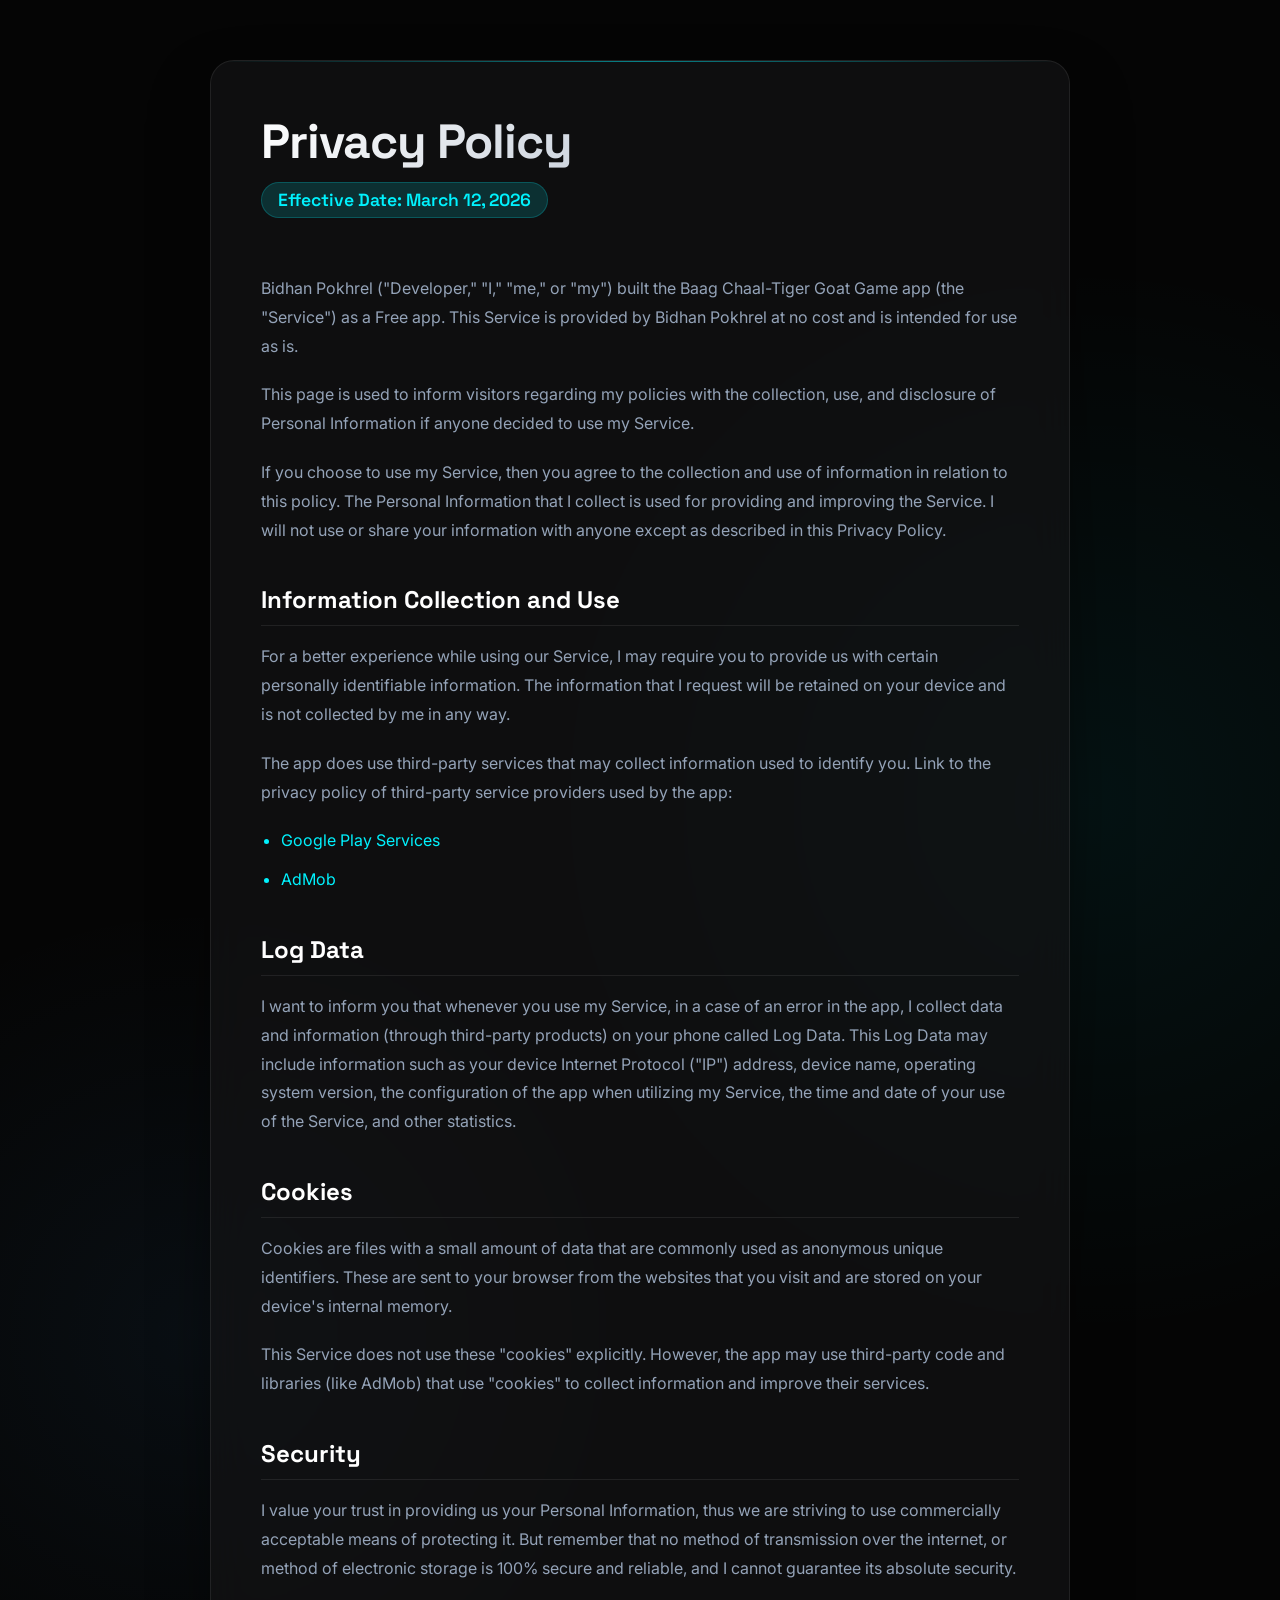
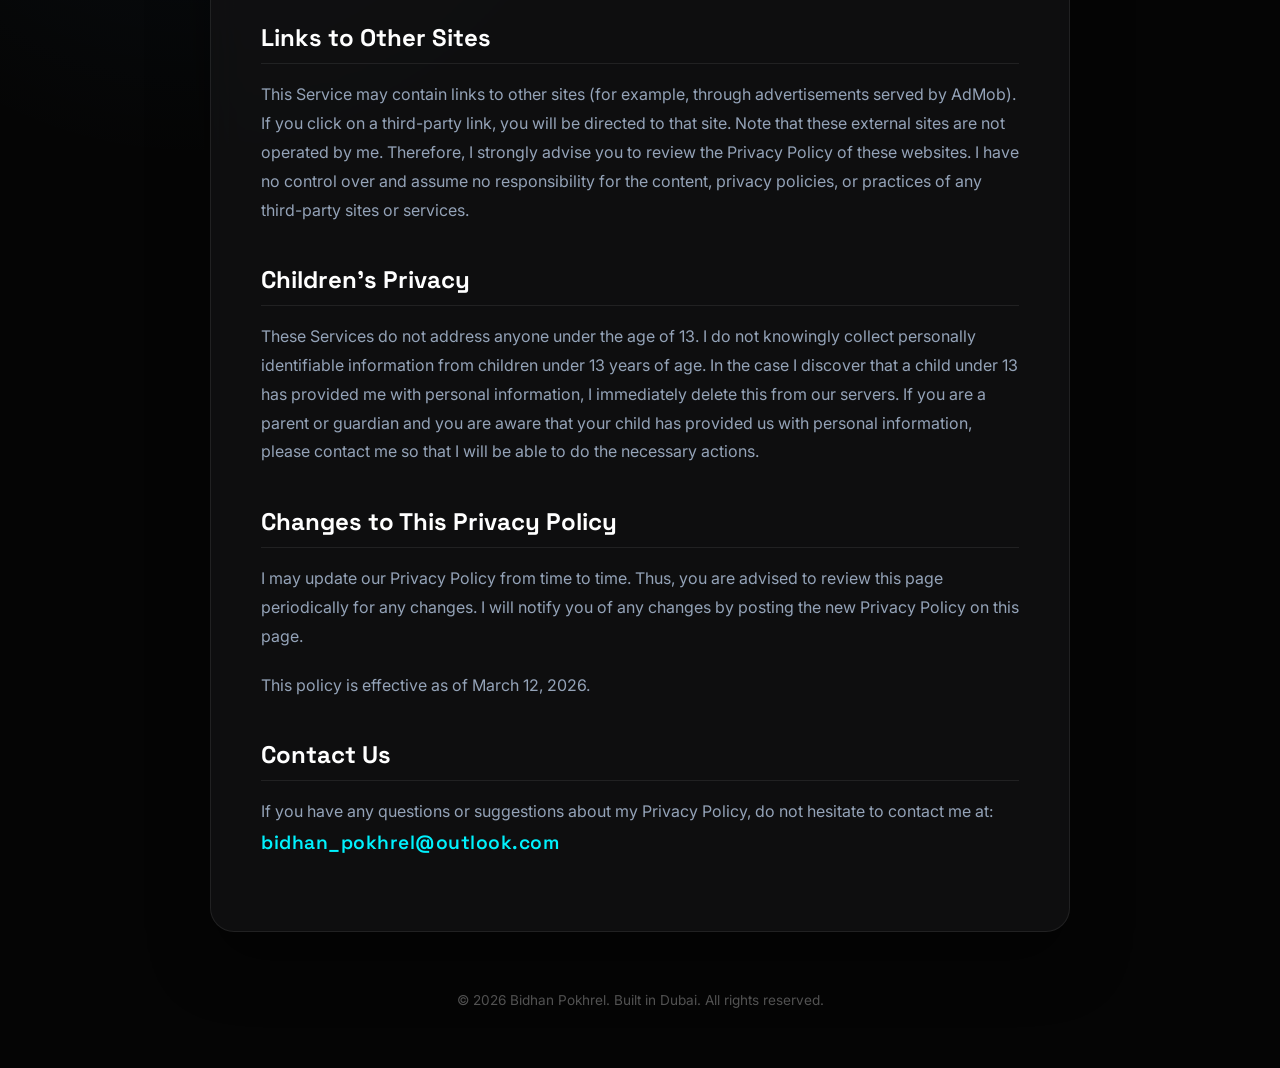
==== privacy/baag-chaal-privacy/index.html @ 797befb4 "update" ====
<!DOCTYPE html>
<html lang="en">
<head>
    <meta charset="UTF-8">
    <meta name="viewport" content="width=device-width, initial-scale=1.0">
    <title>Privacy Policy | Baag Chaal</title>
    <link href="https://fonts.googleapis.com/css2?family=Space+Grotesk:wght@300;400;600;700&family=Inter:wght@400;500;600&display=swap" rel="stylesheet">
    <style>
        :root {
            --bg-color: #050505;
            --card-bg: rgba(20, 20, 22, 0.65);
            --card-border: rgba(255, 255, 255, 0.08);
            --primary: #00f2fe;
            --secondary: #4facfe;
            --text-main: #f1f5f9;
            --text-muted: #94a3b8;
            --accent: rgba(0, 242, 254, 0.15);
        }

        * { box-sizing: border-box; }

        body {
            font-family: 'Inter', sans-serif;
            background-color: var(--bg-color);
            color: var(--text-main);
            margin: 0;
            padding: 0;
            display: flex;
            justify-content: center;
            min-height: 100vh;
            background-image: 
                radial-gradient(circle at 15% 50%, rgba(79, 172, 254, 0.06), transparent 25%),
                radial-gradient(circle at 85% 30%, rgba(0, 242, 254, 0.06), transparent 25%);
            animation: backgroundShift 15s ease-in-out infinite alternate;
        }

        @keyframes backgroundShift {
            0% { background-position: 0% 0%; }
            100% { background-position: 100px 50px; }
        }

        .container {
            max-width: 900px;
            width: 100%;
            padding: 60px 20px;
            z-index: 1;
            animation: fadeInUp 0.8s ease-out;
        }

        .nav-link {
            display: inline-flex;
            align-items: center;
            color: var(--text-muted);
            text-decoration: none;
            font-weight: 500;
            font-size: 0.95rem;
            margin-bottom: 30px;
            transition: color 0.3s ease;
        }

        .nav-link:hover {
            color: var(--primary);
        }

        .nav-link svg {
            width: 18px;
            height: 18px;
            margin-right: 8px;
        }

        .glass-panel {
            background: var(--card-bg);
            border-radius: 24px;
            padding: 50px;
            border: 1px solid var(--card-border);
            backdrop-filter: blur(20px);
            -webkit-backdrop-filter: blur(20px);
            box-shadow: 0 30px 60px rgba(0, 0, 0, 0.4);
            position: relative;
            overflow: hidden;
        }

        /* Subtle top highlight for the glass panel */
        .glass-panel::before {
            content: '';
            position: absolute;
            top: 0; left: 0; right: 0; height: 1px;
            background: linear-gradient(90deg, transparent, rgba(0, 242, 254, 0.5), transparent);
        }

        h1 {
            font-family: 'Space Grotesk', sans-serif;
            font-size: 3rem;
            font-weight: 700;
            margin: 0 0 10px 0;
            background: linear-gradient(135deg, #fff 0%, var(--text-muted) 100%);
            -webkit-background-clip: text;
            -webkit-text-fill-color: transparent;
            letter-spacing: -1px;
        }

        .effective-date {
            color: var(--primary);
            font-family: 'Space Grotesk', sans-serif;
            font-weight: 600;
            font-size: 1.1rem;
            margin-bottom: 40px;
            display: inline-block;
            padding: 6px 16px;
            background: var(--accent);
            border-radius: 20px;
            border: 1px solid rgba(0, 242, 254, 0.2);
        }

        h2 {
            font-family: 'Space Grotesk', sans-serif;
            font-size: 1.5rem;
            color: #fff;
            margin-top: 40px;
            margin-bottom: 15px;
            padding-bottom: 10px;
            border-bottom: 1px solid var(--card-border);
        }

        p {
            line-height: 1.8;
            color: var(--text-muted);
            margin-bottom: 20px;
            font-size: 1rem;
        }

        a {
            color: var(--primary);
            text-decoration: none;
            position: relative;
            transition: all 0.3s ease;
        }

        a:hover {
            color: #fff;
            text-shadow: 0 0 8px rgba(0, 242, 254, 0.6);
        }

        ul {
            color: var(--text-muted);
            line-height: 1.8;
            margin-bottom: 20px;
            padding-left: 20px;
        }

        li {
            margin-bottom: 10px;
        }

        li::marker {
            color: var(--primary);
        }

        .contact-email {
            font-size: 1.2rem;
            font-weight: 600;
            font-family: 'Space Grotesk', sans-serif;
            letter-spacing: 0.5px;
        }

        footer {
            margin-top: 60px;
            text-align: center;
            color: #555;
            font-size: 0.85rem;
        }

        @keyframes fadeInUp {
            from { opacity: 0; transform: translateY(20px); }
            to { opacity: 1; transform: translateY(0); }
        }

        /* Responsive padding for mobile */
        @media (max-width: 600px) {
            .glass-panel {
                padding: 30px 20px;
            }
            h1 {
                font-size: 2.2rem;
            }
        }
    </style>
</head>
<body>
    <div class="container">
        

        <div class="glass-panel">
            <h1>Privacy Policy</h1>
            <div class="effective-date">Effective Date: March 12, 2026</div>

            <p>Bidhan Pokhrel ("Developer," "I," "me," or "my") built the Baag Chaal-Tiger Goat Game app (the "Service") as a Free app. This Service is provided by Bidhan Pokhrel at no cost and is intended for use as is.</p>

            <p>This page is used to inform visitors regarding my policies with the collection, use, and disclosure of Personal Information if anyone decided to use my Service.</p>

            <p>If you choose to use my Service, then you agree to the collection and use of information in relation to this policy. The Personal Information that I collect is used for providing and improving the Service. I will not use or share your information with anyone except as described in this Privacy Policy.</p>

            <h2>Information Collection and Use</h2>
            <p>For a better experience while using our Service, I may require you to provide us with certain personally identifiable information. The information that I request will be retained on your device and is not collected by me in any way.</p>
            
            <p>The app does use third-party services that may collect information used to identify you. Link to the privacy policy of third-party service providers used by the app:</p>
            <ul>
                <li><a href="https://policies.google.com/privacy" target="_blank" rel="noopener noreferrer">Google Play Services</a></li>
                <li><a href="https://support.google.com/admob/answer/6128543?hl=en" target="_blank" rel="noopener noreferrer">AdMob</a></li>
            </ul>

            <h2>Log Data</h2>
            <p>I want to inform you that whenever you use my Service, in a case of an error in the app, I collect data and information (through third-party products) on your phone called Log Data. This Log Data may include information such as your device Internet Protocol ("IP") address, device name, operating system version, the configuration of the app when utilizing my Service, the time and date of your use of the Service, and other statistics.</p>

            <h2>Cookies</h2>
            <p>Cookies are files with a small amount of data that are commonly used as anonymous unique identifiers. These are sent to your browser from the websites that you visit and are stored on your device's internal memory.</p>
            <p>This Service does not use these "cookies" explicitly. However, the app may use third-party code and libraries (like AdMob) that use "cookies" to collect information and improve their services.</p>

            <h2>Security</h2>
            <p>I value your trust in providing us your Personal Information, thus we are striving to use commercially acceptable means of protecting it. But remember that no method of transmission over the internet, or method of electronic storage is 100% secure and reliable, and I cannot guarantee its absolute security.</p>

            <h2>Links to Other Sites</h2>
            <p>This Service may contain links to other sites (for example, through advertisements served by AdMob). If you click on a third-party link, you will be directed to that site. Note that these external sites are not operated by me. Therefore, I strongly advise you to review the Privacy Policy of these websites. I have no control over and assume no responsibility for the content, privacy policies, or practices of any third-party sites or services.</p>

            <h2>Children’s Privacy</h2>
            <p>These Services do not address anyone under the age of 13. I do not knowingly collect personally identifiable information from children under 13 years of age. In the case I discover that a child under 13 has provided me with personal information, I immediately delete this from our servers. If you are a parent or guardian and you are aware that your child has provided us with personal information, please contact me so that I will be able to do the necessary actions.</p>

            <h2>Changes to This Privacy Policy</h2>
            <p>I may update our Privacy Policy from time to time. Thus, you are advised to review this page periodically for any changes. I will notify you of any changes by posting the new Privacy Policy on this page.</p>
            <p>This policy is effective as of March 12, 2026.</p>

            <h2>Contact Us</h2>
            <p>If you have any questions or suggestions about my Privacy Policy, do not hesitate to contact me at:<br>
            <a href="mailto:bidhan_pokhrel@outlook.com" class="contact-email">bidhan_pokhrel@outlook.com</a></p>
        </div>

        <footer>
            © 2026 Bidhan Pokhrel. Built in Dubai. All rights reserved.
        </footer>
    </div>
</body>
</html>
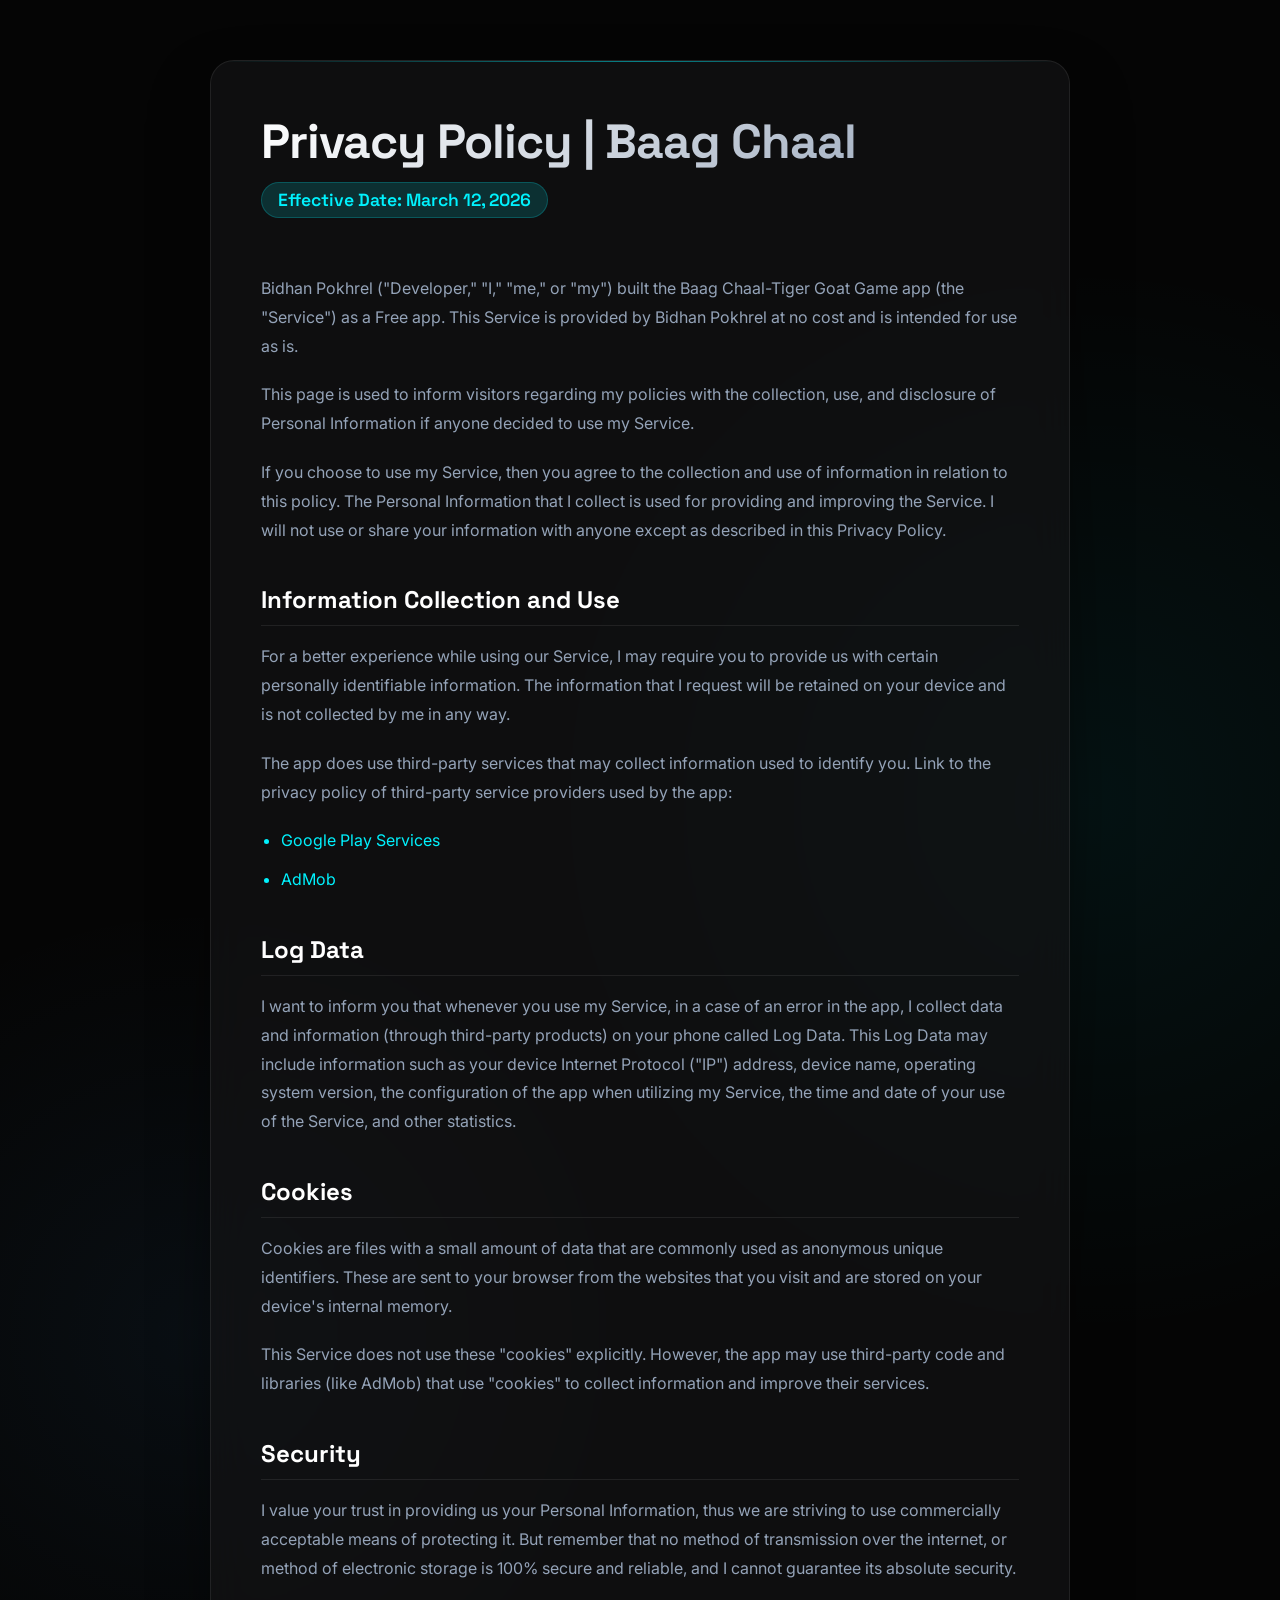
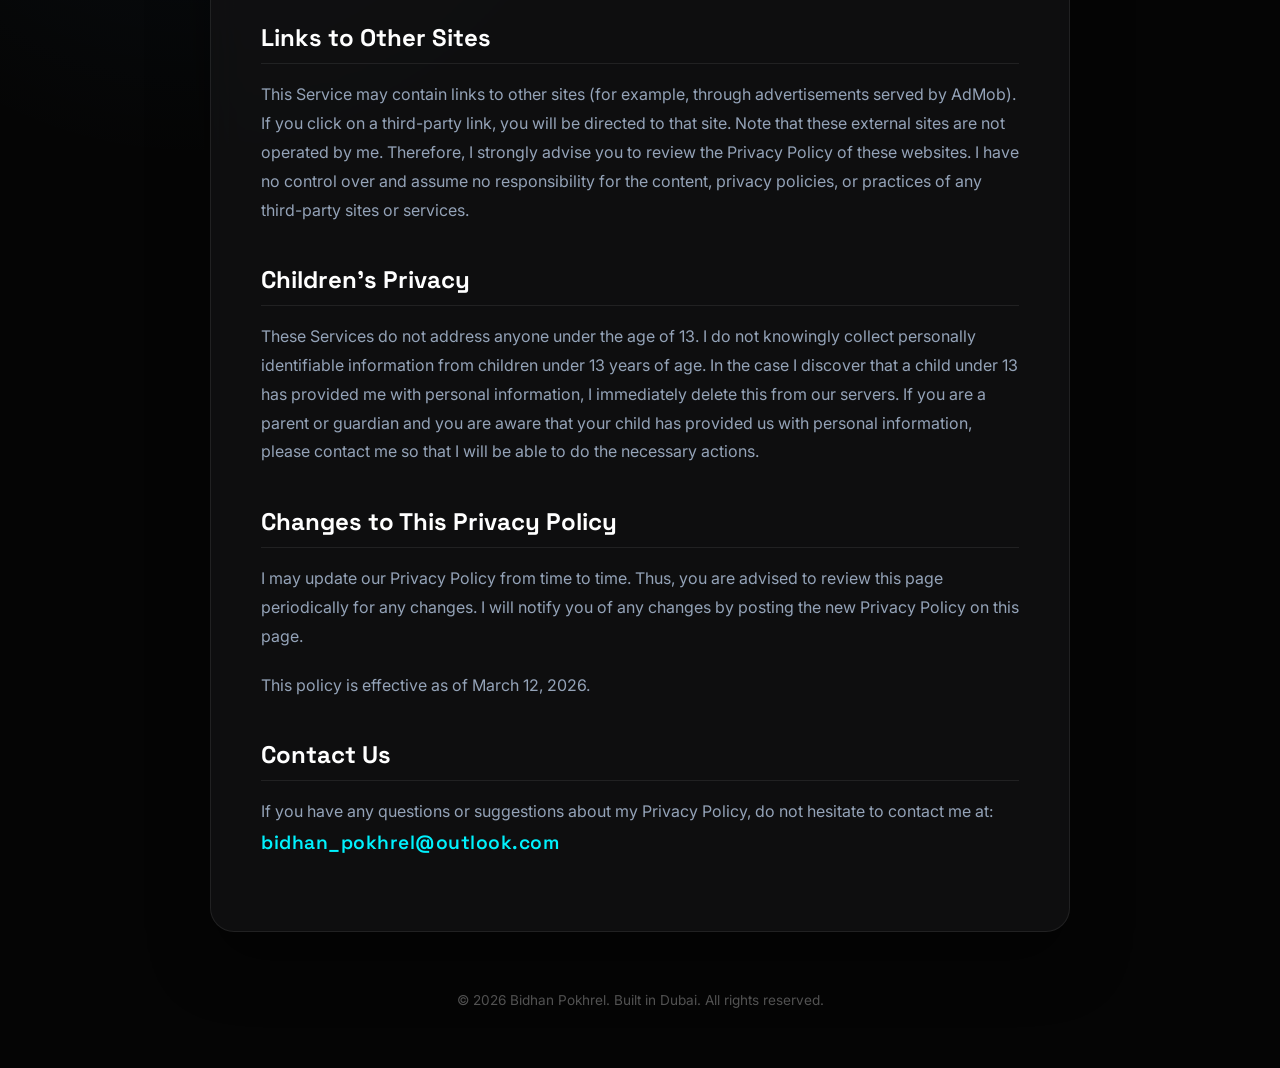
==== commit 397fdf87: "Update index.html" ====
--- a/privacy/baag-chaal-privacy/index.html
+++ b/privacy/baag-chaal-privacy/index.html
@@ -191,7 +191,7 @@
         
 
         <div class="glass-panel">
-            <h1>Privacy Policy</h1>
+            <h1>Privacy Policy | Baag Chaal</h1>
             <div class="effective-date">Effective Date: March 12, 2026</div>
 
             <p>Bidhan Pokhrel ("Developer," "I," "me," or "my") built the Baag Chaal-Tiger Goat Game app (the "Service") as a Free app. This Service is provided by Bidhan Pokhrel at no cost and is intended for use as is.</p>
@@ -239,4 +239,4 @@
         </footer>
     </div>
 </body>
-</html>+</html>
